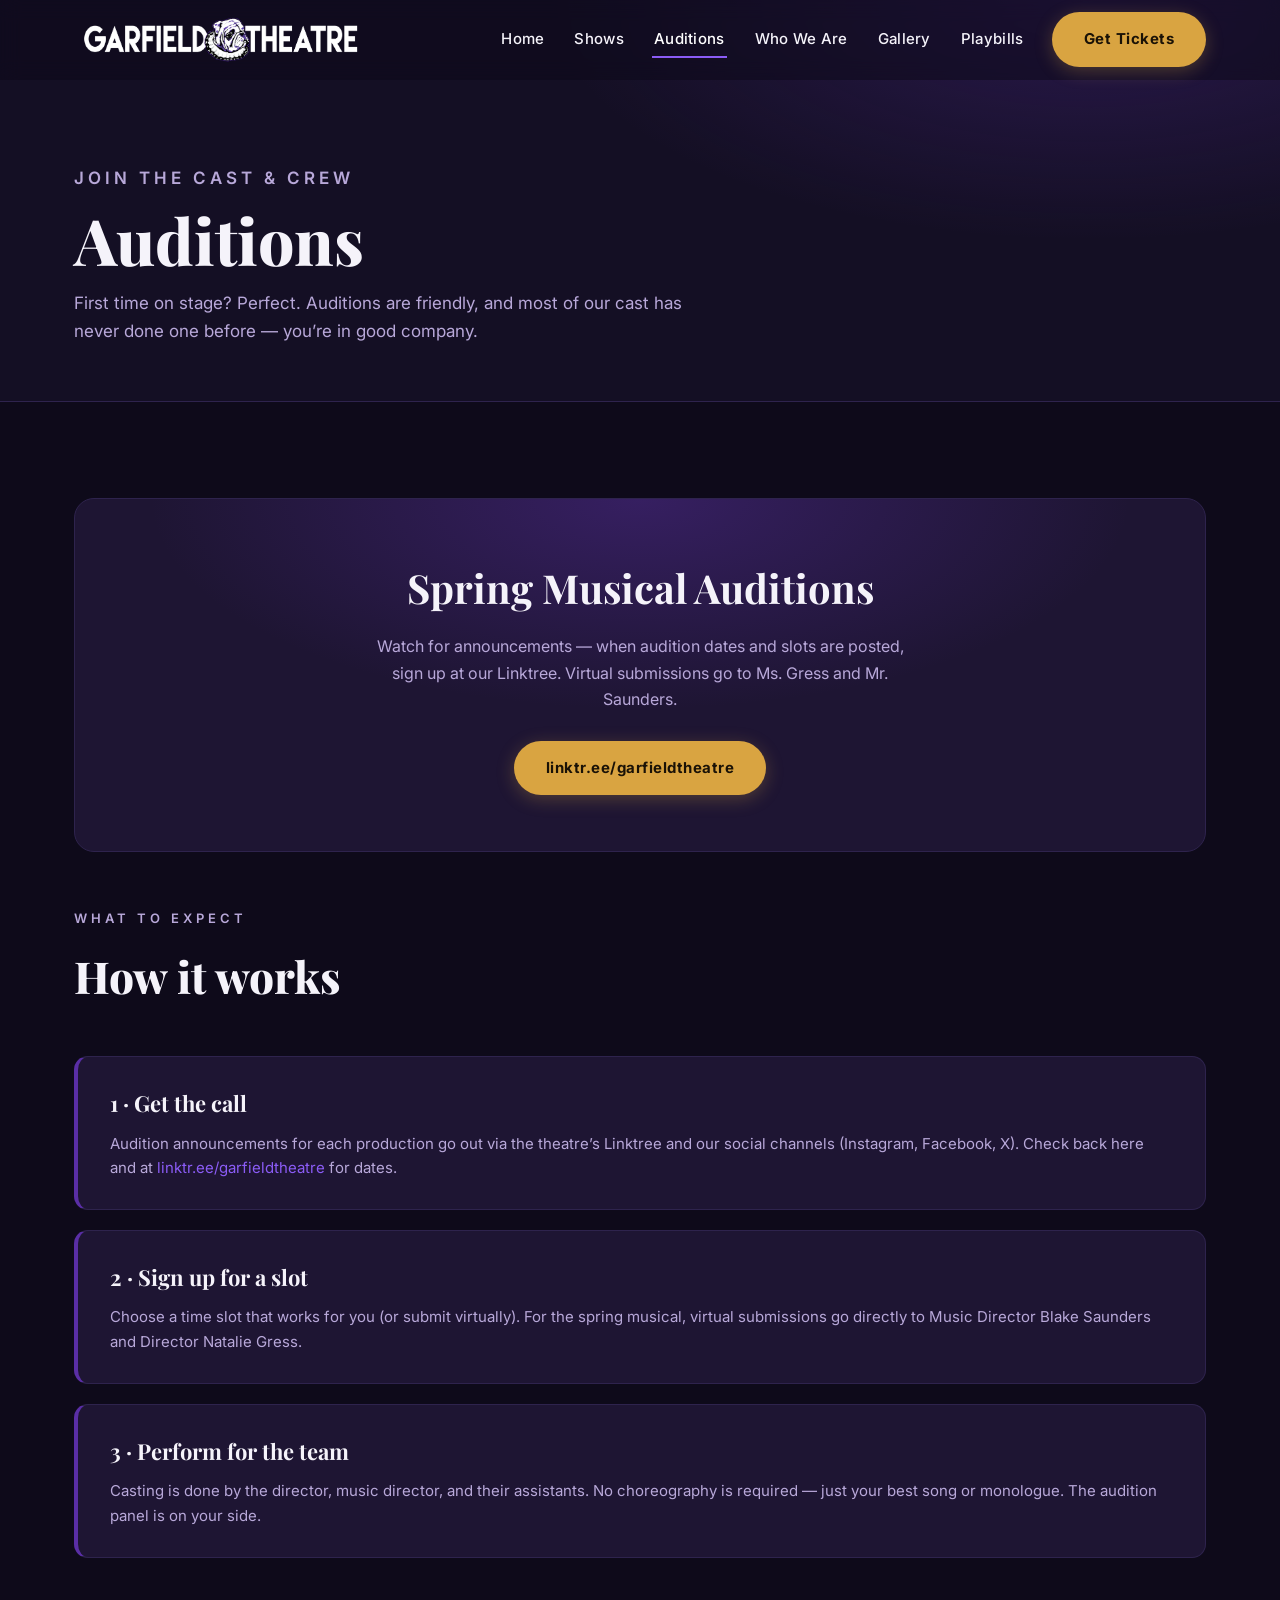
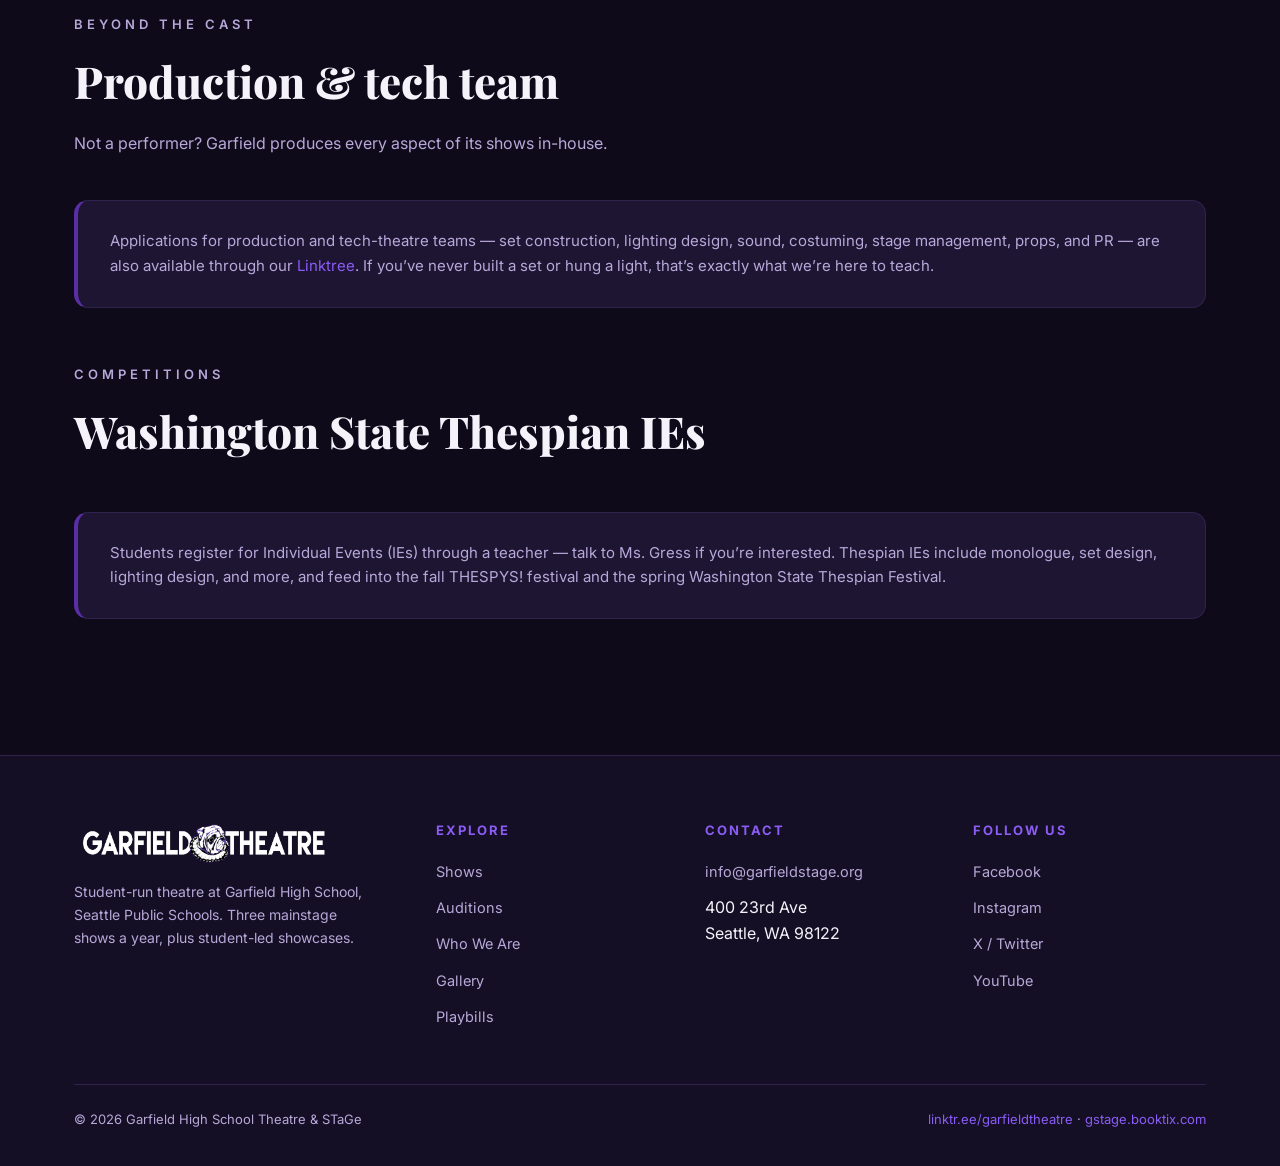
==== auditions.html @ ac2d72d7 "Garfield HS Theatre site: dark purple/white theme, 6 pages, reused logo" ====
<!DOCTYPE html>
<html lang="en">
<head>
  <meta charset="UTF-8" />
  <meta name="viewport" content="width=device-width, initial-scale=1.0" />
  <title>Auditions — Garfield High School Theatre</title>
  <meta name="description" content="How to audition for Garfield High School Theatre: sign up at linktr.ee/garfieldtheatre, production-team applications, and Thespian IEs." />
  <link rel="icon" type="image/png" href="assets/garfield-logo.png" />
  <link rel="preconnect" href="https://fonts.googleapis.com" />
  <link rel="preconnect" href="https://fonts.gstatic.com" crossorigin />
  <link href="https://fonts.googleapis.com/css2?family=Playfair+Display:ital,wght@0,600;0,700;0,800;1,600&family=Inter:wght@400;500;600;700&display=swap" rel="stylesheet" />
  <link rel="stylesheet" href="styles.css" />
</head>
<body>

<header class="site-header" id="siteHeader">
  <div class="nav-inner">
    <a class="logo" href="index.html" aria-label="Garfield High School Theatre home">
      <img class="logo-img" src="assets/garfield-logo.png" alt="Garfield High School Theatre" />
    </a>
    <button class="nav-toggle" id="navToggle" aria-expanded="false" aria-controls="nav" aria-label="Toggle menu">
      <span></span><span></span><span></span>
    </button>
    <nav class="nav" id="nav" aria-label="Main navigation">
      <a href="index.html">Home</a>
      <a href="shows.html">Shows</a>
      <a href="auditions.html" class="active">Auditions</a>
      <a href="staff.html">Who We Are</a>
      <a href="gallery.html">Gallery</a>
      <a href="playbills.html">Playbills</a>
      <a class="btn btn-ticket" href="https://gstage.booktix.com/" target="_blank" rel="noopener">Get Tickets</a>
    </nav>
  </div>
</header>

<main>
  <div class="page-head">
    <div class="wrap">
      <p class="eyebrow">Join the Cast &amp; Crew</p>
      <h1>Auditions</h1>
      <p>First time on stage? Perfect. Auditions are friendly, and most of our cast has never done one before &mdash; you&rsquo;re in good company.</p>
    </div>
  </div>

  <section class="section">
    <div class="wrap">
      <div class="cta-band">
        <h2>Spring Musical Auditions</h2>
        <p>Watch for announcements &mdash; when audition dates and slots are posted, sign up at our Linktree. Virtual submissions go to Ms. Gress and Mr. Saunders.</p>
        <a class="btn btn-ticket" href="https://linktr.ee/garfieldtheatre" target="_blank" rel="noopener">linktr.ee/garfieldtheatre</a>
      </div>

      <div class="section-head" style="margin-top:56px;">
        <p class="eyebrow">What to Expect</p>
        <h2>How it works</h2>
      </div>

      <div class="info-panel">
        <h3>1 &middot; Get the call</h3>
        <p>Audition announcements for each production go out via the theatre&rsquo;s Linktree and our social channels (Instagram, Facebook, X). Check back here and at <a href="https://linktr.ee/garfieldtheatre" target="_blank" rel="noopener">linktr.ee/garfieldtheatre</a> for dates.</p>
      </div>
      <div class="info-panel">
        <h3>2 &middot; Sign up for a slot</h3>
        <p>Choose a time slot that works for you (or submit virtually). For the spring musical, virtual submissions go directly to Music Director Blake Saunders and Director Natalie Gress.</p>
      </div>
      <div class="info-panel">
        <h3>3 &middot; Perform for the team</h3>
        <p>Casting is done by the director, music director, and their assistants. No choreography is required &mdash; just your best song or monologue. The audition panel is on your side.</p>
      </div>

      <div class="section-head" style="margin-top:56px;">
        <p class="eyebrow">Beyond the Cast</p>
        <h2>Production &amp; tech team</h2>
        <p>Not a performer? Garfield produces every aspect of its shows in-house.</p>
      </div>
      <div class="info-panel">
        <p>Applications for production and tech-theatre teams &mdash; set construction, lighting design, sound, costuming, stage management, props, and PR &mdash; are also available through our <a href="https://linktr.ee/garfieldtheatre" target="_blank" rel="noopener">Linktree</a>. If you&rsquo;ve never built a set or hung a light, that&rsquo;s exactly what we&rsquo;re here to teach.</p>
      </div>

      <div class="section-head" style="margin-top:56px;">
        <p class="eyebrow">Competitions</p>
        <h2>Washington State Thespian IEs</h2>
      </div>
      <div class="info-panel">
        <p>Students register for Individual Events (IEs) through a teacher &mdash; talk to Ms. Gress if you&rsquo;re interested. Thespian IEs include monologue, set design, lighting design, and more, and feed into the fall THESPYS! festival and the spring Washington State Thespian Festival.</p>
      </div>
    </div>
  </section>
</main>

<!-- ============ FOOTER ============ -->
<footer class="site-footer">
  <div class="wrap">
    <div class="footer-grid">
      <div class="f-brand">
        <img class="footer-logo" src="assets/garfield-logo.png" alt="Garfield High School Theatre" />
        <p>Student-run theatre at Garfield High School, Seattle Public Schools. Three mainstage shows a year, plus student-led showcases.</p>
      </div>
      <div>
        <h4>Explore</h4>
        <ul>
          <li><a href="shows.html">Shows</a></li>
          <li><a href="auditions.html">Auditions</a></li>
          <li><a href="staff.html">Who We Are</a></li>
          <li><a href="gallery.html">Gallery</a></li>
          <li><a href="playbills.html">Playbills</a></li>
        </ul>
      </div>
      <div>
        <h4>Contact</h4>
        <ul>
          <li><a href="mailto:info@garfieldstage.org">info@garfieldstage.org</a></li>
          <li>400 23rd Ave<br/>Seattle, WA 98122</li>
        </ul>
      </div>
      <div>
        <h4>Follow Us</h4>
        <ul>
          <li><a href="https://www.facebook.com/GarfieldSTaGe" target="_blank" rel="noopener">Facebook</a></li>
          <li><a href="https://www.instagram.com/garfielddrama/" target="_blank" rel="noopener">Instagram</a></li>
          <li><a href="https://www.x.com/GarfieldSTaGe" target="_blank" rel="noopener">X / Twitter</a></li>
          <li><a href="https://www.youtube.com/channel/UCY-BAQbPk2w4LNpS9tO5rUg" target="_blank" rel="noopener">YouTube</a></li>
        </ul>
      </div>
    </div>
    <div class="footer-bottom">
      <span>&copy; 2026 Garfield High School Theatre &amp; STaGe</span>
      <span><a href="https://linktr.ee/garfieldtheatre" target="_blank" rel="noopener">linktr.ee/garfieldtheatre</a> &middot; <a href="https://gstage.booktix.com/" target="_blank" rel="noopener">gstage.booktix.com</a></span>
    </div>
  </div>
</footer>

<script src="script.js"></script>
</body>
</html>
---- styles.css ----
/* ============================================================
   Garfield High School Theatre — dark theme (school purple/white)
   Palette from logo analysis:
     bg        #0e0a1a  (deep purple-black)
     surface   #1e1533
     accent    #5a2ea6  (school purple, from logo)
     highlight #8b5cf6  (hover / glow)
     text      #f5f3fa
     muted     #b8a8d9
     gold      #d9a441  (ticket CTAs, sparingly)
   ============================================================ */

:root {
  --bg: #0e0a1a;
  --bg-2: #140f24;
  --surface: #1e1533;
  --surface-2: #251a40;
  --line: #2e234d;
  --accent: #5a2ea6;
  --accent-strong: #6d3cc9;
  --highlight: #8b5cf6;
  --text: #f5f3fa;
  --muted: #b8a8d9;
  --gold: #d9a441;
  --gold-soft: #e8c078;
  --serif: "Playfair Display", Georgia, "Times New Roman", serif;
  --sans: "Inter", "Segoe UI", system-ui, -apple-system, sans-serif;
  --header-h: 78px;
  --max-w: 1180px;
}

* { margin: 0; padding: 0; box-sizing: border-box; }

html { scroll-behavior: smooth; }

body {
  background: var(--bg);
  color: var(--text);
  font-family: var(--sans);
  line-height: 1.65;
  -webkit-font-smoothing: antialiased;
}

img { max-width: 100%; display: block; }

a { color: var(--highlight); text-decoration: none; }
a:hover { color: var(--gold-soft); }

.wrap { max-width: var(--max-w); margin: 0 auto; padding: 0 24px; }

/* ---------- Header / sticky nav ---------- */
.site-header {
  position: fixed;
  top: 0; left: 0; right: 0;
  z-index: 100;
  background: rgba(14, 10, 26, 0.55);
  backdrop-filter: blur(10px);
  border-bottom: 1px solid transparent;
  transition: background .3s ease, border-color .3s ease;
}
.site-header.solid {
  background: rgba(14, 10, 26, 0.96);
  border-bottom-color: var(--line);
}
.nav-inner {
  max-width: var(--max-w);
  margin: 0 auto;
  padding: 12px 24px;
  display: flex;
  align-items: center;
  justify-content: space-between;
  gap: 20px;
}
.logo-img {
  height: 52px;
  width: auto;
  transition: opacity .2s;
}
.logo:hover .logo-img { opacity: .85; }

.nav {
  display: flex;
  align-items: center;
  gap: 26px;
}
.nav a:not(.btn) {
  color: var(--text);
  font-size: 15px;
  font-weight: 500;
  letter-spacing: .3px;
  padding: 6px 2px;
  position: relative;
}
.nav a:not(.btn)::after {
  content: "";
  position: absolute;
  left: 0; bottom: 0;
  width: 0; height: 2px;
  background: var(--highlight);
  transition: width .25s ease;
}
.nav a:not(.btn):hover::after,
.nav a.active::after { width: 100%; }
.nav a.active { color: #fff; }

.nav-toggle {
  display: none;
  background: none;
  border: 1px solid var(--line);
  border-radius: 8px;
  width: 44px; height: 40px;
  cursor: pointer;
  flex-direction: column;
  justify-content: center;
  align-items: center;
  gap: 5px;
}
.nav-toggle span {
  display: block;
  width: 20px; height: 2px;
  background: var(--text);
  border-radius: 2px;
  transition: transform .25s, opacity .25s;
}
.nav-toggle[aria-expanded="true"] span:nth-child(1) { transform: translateY(7px) rotate(45deg); }
.nav-toggle[aria-expanded="true"] span:nth-child(2) { opacity: 0; }
.nav-toggle[aria-expanded="true"] span:nth-child(3) { transform: translateY(-7px) rotate(-45deg); }

/* ---------- Buttons ---------- */
.btn {
  display: inline-block;
  padding: 13px 30px;
  border-radius: 999px;
  font-weight: 700;
  font-size: 15px;
  letter-spacing: .5px;
  border: 2px solid transparent;
  cursor: pointer;
  transition: transform .18s ease, box-shadow .18s ease, background .18s, color .18s, border-color .18s;
}
.btn-ticket {
  background: var(--gold);
  color: #1a1206;
  box-shadow: 0 4px 18px rgba(217, 164, 65, .28);
}
.btn-ticket:hover {
  background: var(--gold-soft);
  color: #1a1206;
  transform: translateY(-2px);
  box-shadow: 0 8px 26px rgba(217, 164, 65, .4);
}
.btn-primary {
  background: var(--accent-strong);
  color: #fff;
  box-shadow: 0 4px 20px rgba(139, 92, 246, .35);
}
.btn-primary:hover {
  background: var(--highlight);
  color: #fff;
  transform: translateY(-2px);
  box-shadow: 0 8px 28px rgba(139, 92, 246, .5);
}
.btn-ghost {
  background: transparent;
  color: var(--text);
  border-color: var(--highlight);
}
.btn-ghost:hover {
  background: rgba(139, 92, 246, .14);
  color: #fff;
  border-color: var(--highlight);
}

/* ---------- Hero ---------- */
.hero {
  min-height: 100vh;
  display: flex;
  align-items: center;
  position: relative;
  overflow: hidden;
  padding: calc(var(--header-h) + 40px) 0 80px;
  background:
    radial-gradient(1100px 520px at 78% 12%, rgba(90, 46, 166, .38), transparent 60%),
    radial-gradient(800px 500px at 12% 88%, rgba(139, 92, 246, .16), transparent 60%),
    var(--bg);
}
.hero::after { /* subtle stage-light sweep */
  content: "";
  position: absolute;
  inset: 0;
  background: linear-gradient(115deg, transparent 42%, rgba(255,255,255,.045) 50%, transparent 58%);
  pointer-events: none;
}
.hero-inner {
  position: relative;
  z-index: 1;
  max-width: 760px;
}
.eyebrow {
  text-transform: uppercase;
  letter-spacing: 4px;
  font-size: 13px;
  font-weight: 600;
  color: var(--highlight);
  margin-bottom: 18px;
}
.hero h1 {
  font-family: var(--serif);
  font-size: clamp(48px, 8vw, 92px);
  line-height: 1.04;
  font-weight: 800;
  margin-bottom: 8px;
}
.hero .hero-sub {
  font-family: var(--serif);
  font-style: italic;
  font-size: clamp(19px, 2.4vw, 26px);
  color: var(--muted);
  margin-bottom: 26px;
}
.hero p.lead {
  font-size: 18px;
  color: var(--muted);
  max-width: 620px;
  margin-bottom: 34px;
}
.hero-dates {
  display: flex;
  flex-wrap: wrap;
  gap: 10px;
  margin-bottom: 34px;
}
.hero-cta { display: flex; flex-wrap: wrap; gap: 16px; }

.chip {
  display: inline-block;
  padding: 7px 16px;
  border-radius: 999px;
  border: 1px solid var(--line);
  background: var(--surface);
  font-size: 14px;
  color: var(--text);
}
.chip strong { color: var(--gold-soft); font-weight: 600; }

/* ---------- Page header (non-home) ---------- */
.page-head {
  padding: calc(var(--header-h) + 70px) 0 56px;
  background:
    radial-gradient(900px 400px at 85% 0%, rgba(90, 46, 166, .30), transparent 60%),
    var(--bg-2);
  border-bottom: 1px solid var(--line);
}
.page-head .eyebrow { margin-bottom: 14px; }
.page-head h1 {
  font-family: var(--serif);
  font-size: clamp(40px, 6vw, 64px);
  font-weight: 800;
  line-height: 1.05;
}
.page-head p {
  color: var(--muted);
  max-width: 640px;
  margin-top: 16px;
  font-size: 17px;
}

/* ---------- Sections ---------- */
.section { padding: 76px 0; }
.section.alt { background: var(--bg-2); border-top: 1px solid var(--line); border-bottom: 1px solid var(--line); }
.section-head { margin-bottom: 44px; }
.section-head .eyebrow { margin-bottom: 10px; }
.section-head h2 {
  font-family: var(--serif);
  font-size: clamp(30px, 4vw, 44px);
  font-weight: 800;
}
.section-head p { color: var(--muted); max-width: 660px; margin-top: 12px; }

/* ---------- Show cards ---------- */
.show-card {
  background: var(--surface);
  border: 1px solid var(--line);
  border-radius: 18px;
  padding: 38px;
  margin-bottom: 28px;
  position: relative;
  overflow: hidden;
  transition: border-color .25s, transform .25s, box-shadow .25s;
}
.show-card:hover {
  border-color: var(--highlight);
  transform: translateY(-3px);
  box-shadow: 0 14px 40px rgba(90, 46, 166, .25);
}
.show-card .season-tag {
  position: absolute;
  top: 0; left: 0;
  background: var(--accent);
  color: #fff;
  font-size: 12px;
  font-weight: 700;
  letter-spacing: 2px;
  text-transform: uppercase;
  padding: 7px 18px 7px 22px;
  border-radius: 0 0 12px 0;
}
.show-card h3 {
  font-family: var(--serif);
  font-size: clamp(26px, 3.4vw, 38px);
  font-weight: 800;
  margin: 22px 0 4px;
}
.show-card .byline { color: var(--muted); font-style: italic; margin-bottom: 16px; font-family: var(--serif); font-size: 17px; }
.show-card .blurb { color: var(--muted); max-width: 760px; margin-bottom: 22px; }
.show-card .credit-line {
  font-size: 14px;
  color: var(--muted);
  margin-bottom: 20px;
  padding: 12px 16px;
  background: rgba(90, 46, 166, .12);
  border-left: 3px solid var(--accent);
  border-radius: 0 10px 10px 0;
}

/* Performance date lists (NO calendar) */
.perf-list { list-style: none; display: grid; gap: 10px; margin-bottom: 24px; }
.perf-list li {
  display: flex;
  align-items: center;
  gap: 16px;
  padding: 12px 18px;
  background: var(--bg-2);
  border: 1px solid var(--line);
  border-radius: 12px;
  flex-wrap: wrap;
}
.perf-date {
  font-weight: 700;
  font-size: 15px;
  min-width: 130px;
  color: #fff;
}
.perf-time { color: var(--muted); font-size: 14px; min-width: 70px; }
.badge {
  margin-left: auto;
  font-size: 12px;
  font-weight: 700;
  letter-spacing: .6px;
  text-transform: uppercase;
  padding: 5px 12px;
  border-radius: 999px;
  background: rgba(139, 92, 246, .16);
  color: var(--highlight);
  border: 1px solid rgba(139, 92, 246, .4);
}
.badge.gold { background: rgba(217, 164, 65, .14); color: var(--gold-soft); border-color: rgba(217, 164, 65, .45); }
.badge.green { background: rgba(74, 222, 128, .12); color: #86efac; border-color: rgba(74, 222, 128, .4); }

.show-meta {
  display: flex;
  flex-wrap: wrap;
  gap: 24px;
  margin-top: 8px;
  font-size: 14.5px;
  color: var(--muted);
}
.show-meta strong { color: var(--text); font-weight: 600; }

/* ---------- Program (student-led) cards ---------- */
.prog-grid {
  display: grid;
  grid-template-columns: repeat(auto-fit, minmax(280px, 1fr));
  gap: 24px;
}
.prog-card {
  background: var(--surface);
  border: 1px solid var(--line);
  border-radius: 16px;
  padding: 30px;
  transition: border-color .25s, transform .25s;
}
.prog-card:hover { border-color: var(--highlight); transform: translateY(-3px); }
.prog-card .icon {
  width: 52px; height: 52px;
  border-radius: 14px;
  background: linear-gradient(135deg, var(--accent), var(--highlight));
  display: flex; align-items: center; justify-content: center;
  font-size: 24px;
  margin-bottom: 18px;
}
.prog-card h3 { font-family: var(--serif); font-size: 23px; font-weight: 800; margin-bottom: 10px; }
.prog-card p { color: var(--muted); font-size: 15px; }

/* ---------- Staff cards ---------- */
.staff-grid {
  display: grid;
  grid-template-columns: repeat(auto-fit, minmax(300px, 1fr));
  gap: 24px;
}
.staff-card {
  background: var(--surface);
  border: 1px solid var(--line);
  border-radius: 16px;
  padding: 30px;
  transition: border-color .25s, transform .25s;
}
.staff-card:hover { border-color: var(--highlight); transform: translateY(-3px); }
.staff-card .avatar {
  width: 74px; height: 74px;
  border-radius: 50%;
  background: linear-gradient(135deg, var(--accent), var(--highlight));
  display: flex; align-items: center; justify-content: center;
  font-family: var(--serif);
  font-size: 26px;
  font-weight: 800;
  color: #fff;
  margin-bottom: 18px;
}
.staff-card h3 { font-family: var(--serif); font-size: 24px; font-weight: 800; }
.staff-card .role {
  color: var(--highlight);
  font-weight: 600;
  font-size: 14px;
  text-transform: uppercase;
  letter-spacing: 1.2px;
  margin-bottom: 14px;
}
.staff-card p { color: var(--muted); font-size: 15px; }

/* ---------- Gallery ---------- */
.gallery-grid {
  display: grid;
  grid-template-columns: repeat(auto-fill, minmax(250px, 1fr));
  gap: 20px;
}
.gallery-card {
  position: relative;
  aspect-ratio: 4 / 3;
  border-radius: 14px;
  overflow: hidden;
  border: 1px solid var(--line);
  cursor: default;
}
.gallery-card .ph {
  position: absolute; inset: 0;
  display: flex; align-items: center; justify-content: center;
  flex-direction: column;
  gap: 6px;
  background:
    radial-gradient(400px 220px at 50% 20%, rgba(139, 92, 246, .28), transparent 65%),
    linear-gradient(150deg, var(--surface-2), var(--bg-2));
  transition: transform .4s ease;
}
.gallery-card:hover .ph { transform: scale(1.06); }
.gallery-card .ph .ph-icon { font-size: 34px; opacity: .8; }
.gallery-card .ph .ph-label {
  font-size: 13px;
  color: var(--muted);
  letter-spacing: 1px;
  text-transform: uppercase;
}
.gallery-card figcaption {
  position: absolute;
  left: 0; right: 0; bottom: 0;
  padding: 14px 16px;
  background: linear-gradient(transparent, rgba(10, 7, 20, .92) 45%);
  font-size: 14px;
  font-weight: 600;
  transform: translateY(8px);
  opacity: .85;
  transition: transform .3s, opacity .3s;
}
.gallery-card:hover figcaption { transform: translateY(0); opacity: 1; }

/* ---------- Playbill cards ---------- */
.playbill-grid {
  display: grid;
  grid-template-columns: repeat(auto-fit, minmax(300px, 1fr));
  gap: 24px;
}
.playbill-card {
  background: var(--surface);
  border: 1px solid var(--line);
  border-radius: 16px;
  padding: 30px;
  text-align: center;
}
.playbill-card .bill-icon { font-size: 44px; margin-bottom: 16px; }
.playbill-card h3 { font-family: var(--serif); font-size: 22px; margin-bottom: 6px; }
.playbill-card .season { color: var(--muted); font-size: 14px; margin-bottom: 18px; }
.playbill-card .coming {
  display: inline-block;
  font-size: 13px;
  font-weight: 700;
  letter-spacing: 1px;
  text-transform: uppercase;
  color: var(--gold-soft);
  border: 1px dashed rgba(217, 164, 65, .5);
  padding: 8px 18px;
  border-radius: 999px;
}

/* ---------- Thespian / info panels ---------- */
.info-panel {
  background: var(--surface);
  border: 1px solid var(--line);
  border-left: 4px solid var(--accent);
  border-radius: 14px;
  padding: 28px 32px;
  margin-bottom: 20px;
}
.info-panel h3 { font-family: var(--serif); font-size: 22px; margin-bottom: 10px; }
.info-panel p, .info-panel li { color: var(--muted); font-size: 15px; }
.info-panel ul { margin: 10px 0 0 20px; }
.info-panel li { margin-bottom: 6px; }

/* ---------- CTA band ---------- */
.cta-band {
  background:
    radial-gradient(700px 300px at 50% 0%, rgba(90, 46, 166, .4), transparent 70%),
    var(--surface);
  border: 1px solid var(--line);
  border-radius: 20px;
  padding: 56px 36px;
  text-align: center;
  margin: 20px 0;
}
.cta-band h2 { font-family: var(--serif); font-size: clamp(26px, 4vw, 40px); margin-bottom: 12px; }
.cta-band p { color: var(--muted); max-width: 560px; margin: 0 auto 28px; }

/* ---------- Footer ---------- */
.site-footer {
  background: var(--bg-2);
  border-top: 1px solid var(--line);
  padding: 64px 0 36px;
  margin-top: 40px;
}
.footer-grid {
  display: grid;
  grid-template-columns: 1.4fr 1fr 1fr 1fr;
  gap: 36px;
  margin-bottom: 44px;
}
.site-footer h4 {
  font-size: 13px;
  text-transform: uppercase;
  letter-spacing: 2px;
  color: var(--highlight);
  margin-bottom: 16px;
}
.site-footer .f-brand p { color: var(--muted); font-size: 14px; margin-top: 14px; max-width: 300px; }
.site-footer ul { list-style: none; }
.site-footer ul li { margin-bottom: 10px; }
.site-footer ul a { color: var(--muted); font-size: 14.5px; }
.site-footer ul a:hover { color: var(--gold-soft); }
.footer-logo { height: 46px; width: auto; }
.footer-bottom {
  border-top: 1px solid var(--line);
  padding-top: 24px;
  display: flex;
  justify-content: space-between;
  flex-wrap: wrap;
  gap: 12px;
  color: var(--muted);
  font-size: 13px;
}

/* ---------- Responsive ---------- */
@media (max-width: 900px) {
  .footer-grid { grid-template-columns: 1fr 1fr; }
}
@media (max-width: 760px) {
  .nav-toggle { display: flex; }
  .nav {
    position: absolute;
    top: 100%;
    left: 0; right: 0;
    background: rgba(14, 10, 26, .98);
    border-bottom: 1px solid var(--line);
    flex-direction: column;
    align-items: stretch;
    gap: 0;
    padding: 10px 24px 22px;
    display: none;
  }
  .nav.open { display: flex; }
  .nav a:not(.btn) { padding: 13px 4px; border-bottom: 1px solid var(--line); }
  .nav a:not(.btn)::after { display: none; }
  .nav .btn { margin-top: 16px; text-align: center; }
  .hero { min-height: auto; padding-top: calc(var(--header-h) + 48px); }
  .show-card { padding: 28px 22px; }
  .perf-date { min-width: 100px; }
  .badge { margin-left: 0; width: 100%; }
  .perf-list li { flex-direction: column; align-items: flex-start; gap: 6px; }
  .perf-time { min-width: 0; }
  .footer-grid { grid-template-columns: 1fr; }
}
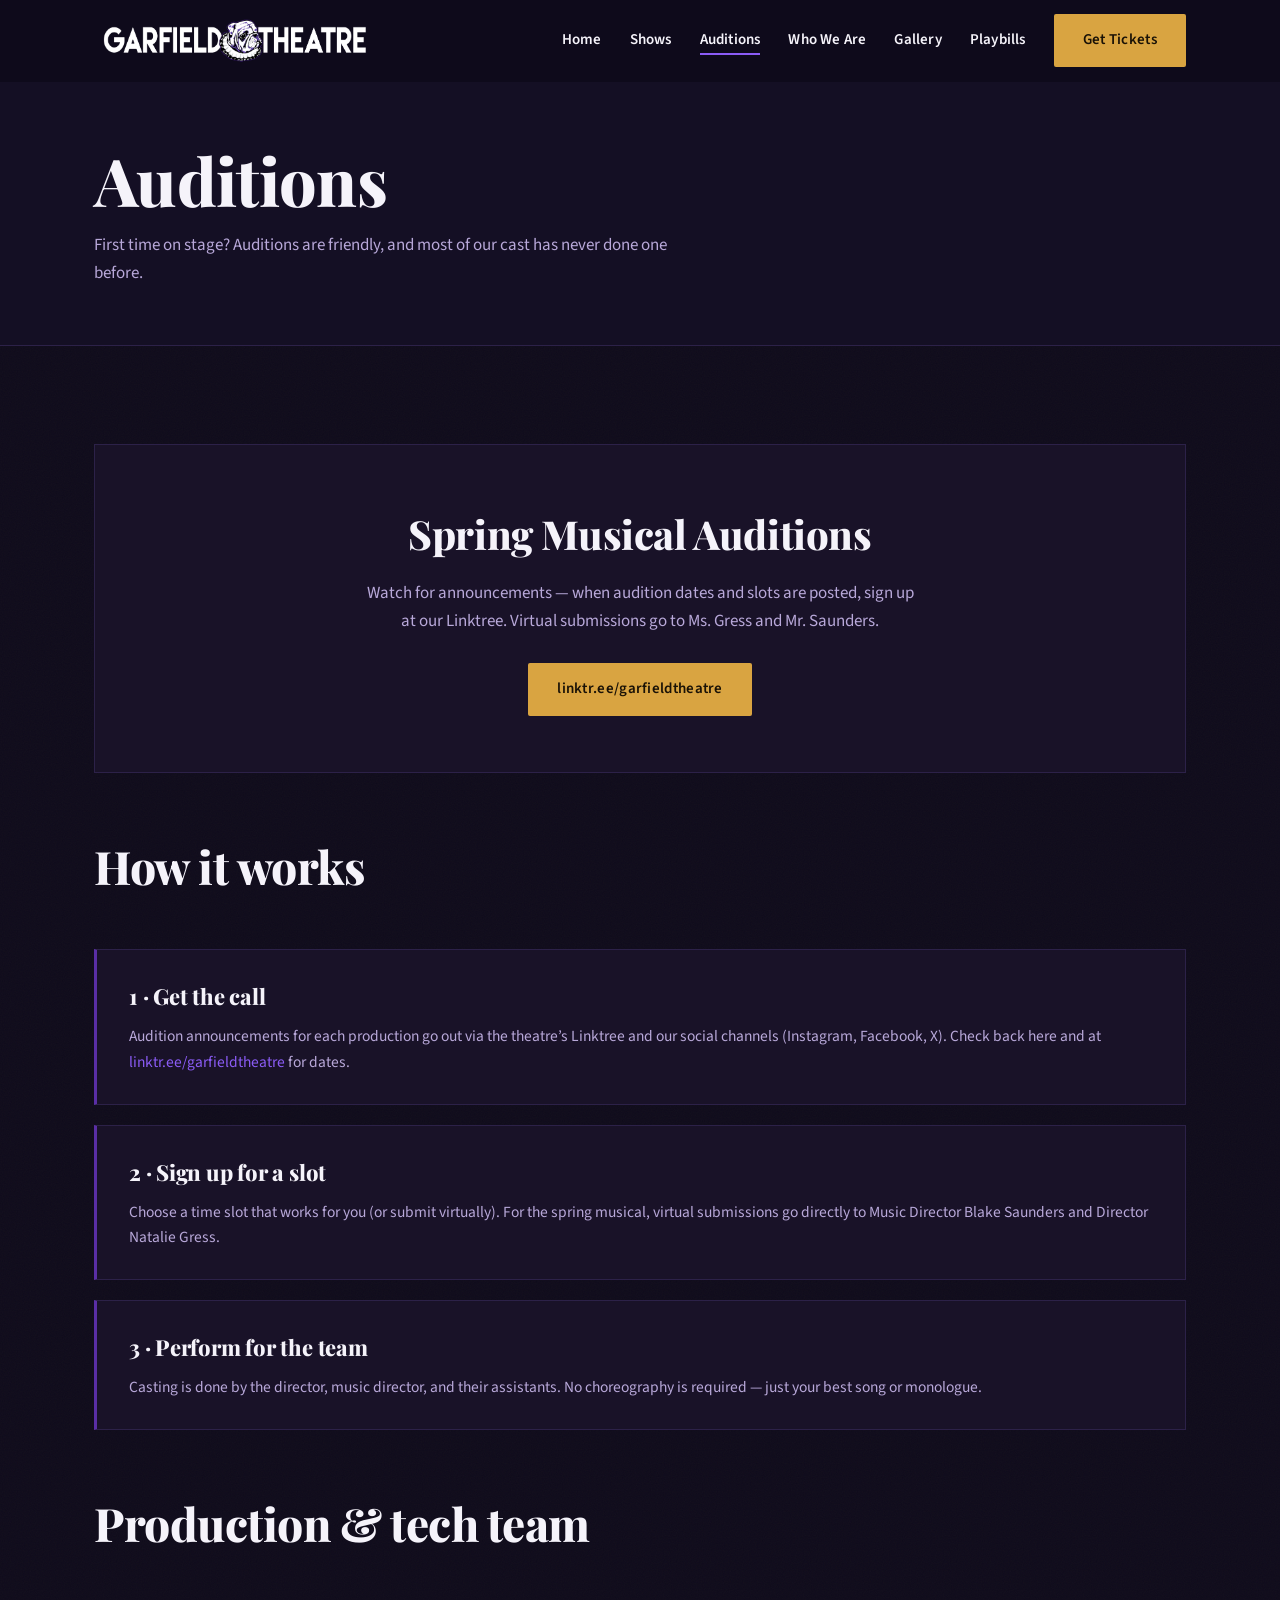
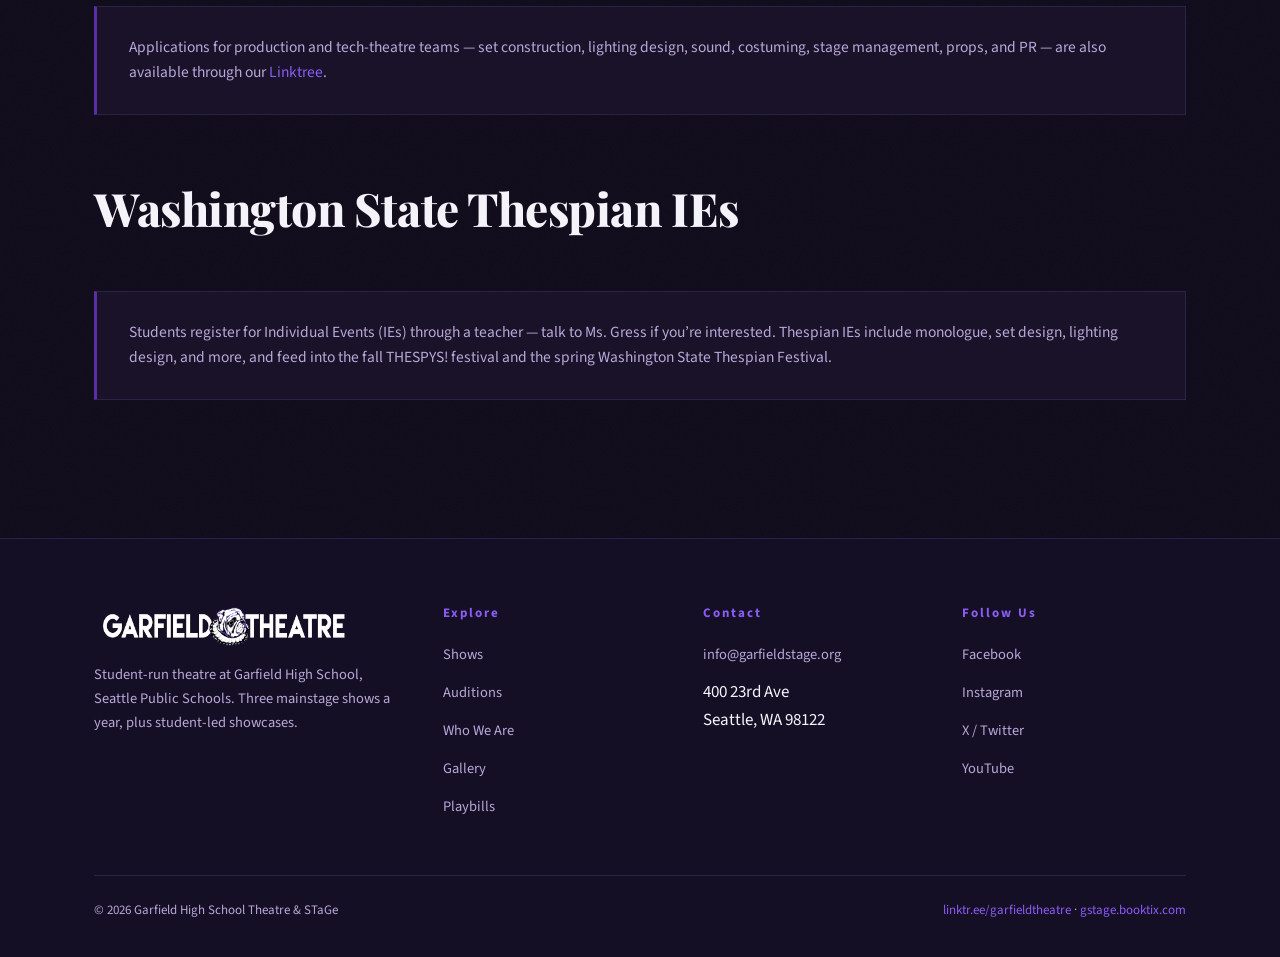
==== commit 22e25723: "Round 2: de-AI redesign (Source Sans 3, flat surfaces, SVG icons, numbered rows, program-note voice)" ====
--- a/auditions.html
+++ b/auditions.html
@@ -8,7 +8,7 @@
   <link rel="icon" type="image/png" href="assets/garfield-logo.png" />
   <link rel="preconnect" href="https://fonts.googleapis.com" />
   <link rel="preconnect" href="https://fonts.gstatic.com" crossorigin />
-  <link href="https://fonts.googleapis.com/css2?family=Playfair+Display:ital,wght@0,600;0,700;0,800;1,600&family=Inter:wght@400;500;600;700&display=swap" rel="stylesheet" />
+  <link href="https://fonts.googleapis.com/css2?family=Playfair+Display:ital,wght@0,600;0,700;0,800;1,600&family=Source+Sans+3:wght@400;600;700&display=swap" rel="stylesheet" />
   <link rel="stylesheet" href="styles.css" />
 </head>
 <body>
@@ -36,9 +36,8 @@
 <main>
   <div class="page-head">
     <div class="wrap">
-      <p class="eyebrow">Join the Cast &amp; Crew</p>
       <h1>Auditions</h1>
-      <p>First time on stage? Perfect. Auditions are friendly, and most of our cast has never done one before &mdash; you&rsquo;re in good company.</p>
+      <p>First time on stage? Auditions are friendly, and most of our cast has never done one before.</p>
     </div>
   </div>
 
@@ -51,7 +50,6 @@
       </div>
 
       <div class="section-head" style="margin-top:56px;">
-        <p class="eyebrow">What to Expect</p>
         <h2>How it works</h2>
       </div>
 
@@ -65,20 +63,17 @@
       </div>
       <div class="info-panel">
         <h3>3 &middot; Perform for the team</h3>
-        <p>Casting is done by the director, music director, and their assistants. No choreography is required &mdash; just your best song or monologue. The audition panel is on your side.</p>
+        <p>Casting is done by the director, music director, and their assistants. No choreography is required &mdash; just your best song or monologue.</p>
       </div>
 
       <div class="section-head" style="margin-top:56px;">
-        <p class="eyebrow">Beyond the Cast</p>
         <h2>Production &amp; tech team</h2>
-        <p>Not a performer? Garfield produces every aspect of its shows in-house.</p>
       </div>
       <div class="info-panel">
-        <p>Applications for production and tech-theatre teams &mdash; set construction, lighting design, sound, costuming, stage management, props, and PR &mdash; are also available through our <a href="https://linktr.ee/garfieldtheatre" target="_blank" rel="noopener">Linktree</a>. If you&rsquo;ve never built a set or hung a light, that&rsquo;s exactly what we&rsquo;re here to teach.</p>
+        <p>Applications for production and tech-theatre teams &mdash; set construction, lighting design, sound, costuming, stage management, props, and PR &mdash; are also available through our <a href="https://linktr.ee/garfieldtheatre" target="_blank" rel="noopener">Linktree</a>.</p>
       </div>
 
       <div class="section-head" style="margin-top:56px;">
-        <p class="eyebrow">Competitions</p>
         <h2>Washington State Thespian IEs</h2>
       </div>
       <div class="info-panel">
--- a/styles.css
+++ b/styles.css
@@ -1,32 +1,28 @@
 /* ============================================================
-   Garfield High School Theatre — dark theme (school purple/white)
-   Palette from logo analysis:
-     bg        #0e0a1a  (deep purple-black)
-     surface   #1e1533
-     accent    #5a2ea6  (school purple, from logo)
-     highlight #8b5cf6  (hover / glow)
-     text      #f5f3fa
-     muted     #b8a8d9
-     gold      #d9a441  (ticket CTAs, sparingly)
+   Garfield High School Theatre — dark, flat, "printed program"
+   School colors (purple/white). No gradient glows, no sheen.
+   One flat accent (#5a2ea6, hover #6d3cc9). Hairline borders.
    ============================================================ */
 
 :root {
   --bg: #0e0a1a;
   --bg-2: #140f24;
-  --surface: #1e1533;
-  --surface-2: #251a40;
-  --line: #2e234d;
+  --surface: #191228;
+  --surface-2: #221838;
+  --line: #2c2148;
   --accent: #5a2ea6;
-  --accent-strong: #6d3cc9;
-  --highlight: #8b5cf6;
+  --accent-hover: #6d3cc9;
+  --accent-light: #8b5cf6;
   --text: #f5f3fa;
   --muted: #b8a8d9;
   --gold: #d9a441;
-  --gold-soft: #e8c078;
+  --gold-hover: #e6b968;
   --serif: "Playfair Display", Georgia, "Times New Roman", serif;
-  --sans: "Inter", "Segoe UI", system-ui, -apple-system, sans-serif;
-  --header-h: 78px;
-  --max-w: 1180px;
+  --sans: "Source Sans 3", system-ui, -apple-system, sans-serif;
+  --header-h: 74px;
+  --max-w: 1140px;
+  /* faint paper-grain, ~3% opacity */
+  --grain: url("data:image/svg+xml,%3Csvg xmlns='http://www.w3.org/2000/svg' width='140' height='140'%3E%3Cfilter id='n'%3E%3CfeTurbulence type='fractalNoise' baseFrequency='0.85' numOctaves='2' stitchTiles='stitch'/%3E%3C/filter%3E%3Crect width='100%25' height='100%25' filter='url(%23n)' opacity='0.03'/%3E%3C/svg%3E");
 }
 
 * { margin: 0; padding: 0; box-sizing: border-box; }
@@ -34,17 +30,42 @@
 html { scroll-behavior: smooth; }
 
 body {
-  background: var(--bg);
+  background-color: var(--bg);
+  background-image: var(--grain);
+  background-repeat: repeat;
   color: var(--text);
   font-family: var(--sans);
+  font-size: 17px;
   line-height: 1.65;
   -webkit-font-smoothing: antialiased;
+  text-rendering: optimizeLegibility;
 }
 
 img { max-width: 100%; display: block; }
 
-a { color: var(--highlight); text-decoration: none; }
-a:hover { color: var(--gold-soft); }
+/* Inline links: hairline underline grows from the left */
+a {
+  color: var(--accent-light);
+  text-decoration: none;
+  position: relative;
+}
+a::after {
+  content: "";
+  position: absolute;
+  left: 0;
+  bottom: -2px;
+  width: 100%;
+  height: 1.5px;
+  background: currentColor;
+  transform: scaleX(0);
+  transform-origin: left center;
+  transition: transform .28s ease;
+}
+a:hover::after { transform: scaleX(1); }
+/* No underline on buttons, the logo, or footer links */
+a.btn::after,
+a.logo::after,
+.site-footer a::after { content: none; }
 
 .wrap { max-width: var(--max-w); margin: 0 auto; padding: 0 24px; }
 
@@ -53,61 +74,42 @@
   position: fixed;
   top: 0; left: 0; right: 0;
   z-index: 100;
-  background: rgba(14, 10, 26, 0.55);
-  backdrop-filter: blur(10px);
+  background: rgba(14, 10, 26, 0.82);
+  backdrop-filter: blur(8px);
   border-bottom: 1px solid transparent;
   transition: background .3s ease, border-color .3s ease;
 }
 .site-header.solid {
-  background: rgba(14, 10, 26, 0.96);
+  background: rgba(14, 10, 26, 0.97);
   border-bottom-color: var(--line);
 }
 .nav-inner {
   max-width: var(--max-w);
   margin: 0 auto;
-  padding: 12px 24px;
+  padding: 14px 24px;
   display: flex;
   align-items: center;
   justify-content: space-between;
   gap: 20px;
 }
-.logo-img {
-  height: 52px;
-  width: auto;
-  transition: opacity .2s;
-}
-.logo:hover .logo-img { opacity: .85; }
-
-.nav {
-  display: flex;
-  align-items: center;
-  gap: 26px;
-}
+.logo-img { height: 50px; width: auto; transition: opacity .2s; }
+a.logo:hover .logo-img { opacity: .8; }
+
+.nav { display: flex; align-items: center; gap: 28px; }
 .nav a:not(.btn) {
   color: var(--text);
   font-size: 15px;
-  font-weight: 500;
-  letter-spacing: .3px;
-  padding: 6px 2px;
-  position: relative;
-}
-.nav a:not(.btn)::after {
-  content: "";
-  position: absolute;
-  left: 0; bottom: 0;
-  width: 0; height: 2px;
-  background: var(--highlight);
-  transition: width .25s ease;
-}
-.nav a:not(.btn):hover::after,
-.nav a.active::after { width: 100%; }
-.nav a.active { color: #fff; }
+  font-weight: 600;
+  letter-spacing: .2px;
+}
+.nav a.active::after { transform: scaleX(1); }
+.nav a:not(.btn)::after { background: var(--accent-light); }
 
 .nav-toggle {
   display: none;
   background: none;
   border: 1px solid var(--line);
-  border-radius: 8px;
+  border-radius: 2px;
   width: 44px; height: 40px;
   cursor: pointer;
   flex-direction: column;
@@ -119,57 +121,36 @@
   display: block;
   width: 20px; height: 2px;
   background: var(--text);
-  border-radius: 2px;
+  border-radius: 1px;
   transition: transform .25s, opacity .25s;
 }
 .nav-toggle[aria-expanded="true"] span:nth-child(1) { transform: translateY(7px) rotate(45deg); }
 .nav-toggle[aria-expanded="true"] span:nth-child(2) { opacity: 0; }
 .nav-toggle[aria-expanded="true"] span:nth-child(3) { transform: translateY(-7px) rotate(-45deg); }
 
-/* ---------- Buttons ---------- */
+/* ---------- Buttons: flat, 2px radius, small lift ---------- */
 .btn {
   display: inline-block;
-  padding: 13px 30px;
-  border-radius: 999px;
-  font-weight: 700;
+  padding: 13px 28px;
+  border-radius: 2px;
+  font-weight: 600;
   font-size: 15px;
-  letter-spacing: .5px;
-  border: 2px solid transparent;
+  letter-spacing: .3px;
+  border: 1px solid transparent;
   cursor: pointer;
-  transition: transform .18s ease, box-shadow .18s ease, background .18s, color .18s, border-color .18s;
-}
-.btn-ticket {
-  background: var(--gold);
-  color: #1a1206;
-  box-shadow: 0 4px 18px rgba(217, 164, 65, .28);
-}
-.btn-ticket:hover {
-  background: var(--gold-soft);
-  color: #1a1206;
-  transform: translateY(-2px);
-  box-shadow: 0 8px 26px rgba(217, 164, 65, .4);
-}
-.btn-primary {
-  background: var(--accent-strong);
-  color: #fff;
-  box-shadow: 0 4px 20px rgba(139, 92, 246, .35);
-}
-.btn-primary:hover {
-  background: var(--highlight);
-  color: #fff;
-  transform: translateY(-2px);
-  box-shadow: 0 8px 28px rgba(139, 92, 246, .5);
-}
+  transition: background .12s ease, transform .12s ease, color .12s ease, border-color .12s ease;
+}
+.btn:hover { transform: translateY(-1px); }
+.btn-ticket { background: var(--gold); color: #1a1206; }
+.btn-ticket:hover { background: var(--gold-hover); color: #1a1206; }
+.btn-primary { background: var(--accent); color: #fff; }
+.btn-primary:hover { background: var(--accent-hover); color: #fff; }
 .btn-ghost {
   background: transparent;
   color: var(--text);
-  border-color: var(--highlight);
-}
-.btn-ghost:hover {
-  background: rgba(139, 92, 246, .14);
-  color: #fff;
-  border-color: var(--highlight);
-}
+  border-color: var(--line);
+}
+.btn-ghost:hover { border-color: var(--accent-light); color: #fff; }
 
 /* ---------- Hero ---------- */
 .hero {
@@ -178,149 +159,157 @@
   align-items: center;
   position: relative;
   overflow: hidden;
-  padding: calc(var(--header-h) + 40px) 0 80px;
-  background:
-    radial-gradient(1100px 520px at 78% 12%, rgba(90, 46, 166, .38), transparent 60%),
-    radial-gradient(800px 500px at 12% 88%, rgba(139, 92, 246, .16), transparent 60%),
-    var(--bg);
-}
-.hero::after { /* subtle stage-light sweep */
-  content: "";
-  position: absolute;
-  inset: 0;
-  background: linear-gradient(115deg, transparent 42%, rgba(255,255,255,.045) 50%, transparent 58%);
-  pointer-events: none;
-}
-.hero-inner {
-  position: relative;
-  z-index: 1;
-  max-width: 760px;
-}
-.eyebrow {
-  text-transform: uppercase;
-  letter-spacing: 4px;
-  font-size: 13px;
+  padding: calc(var(--header-h) + 56px) 0 96px;
+  background-color: var(--bg);
+}
+.hero-inner { position: relative; z-index: 1; max-width: 820px; }
+.hero-kicker {
+  text-transform: lowercase;
+  letter-spacing: 5px;
+  font-size: 14px;
   font-weight: 600;
-  color: var(--highlight);
+  color: var(--accent-light);
+  margin-bottom: 22px;
+}
+.hero h1 {
+  font-family: var(--serif);
+  font-size: clamp(52px, 9vw, 104px);
+  line-height: 1.0;
+  font-weight: 800;
+  letter-spacing: -0.015em;
   margin-bottom: 18px;
 }
-.hero h1 {
-  font-family: var(--serif);
-  font-size: clamp(48px, 8vw, 92px);
-  line-height: 1.04;
-  font-weight: 800;
-  margin-bottom: 8px;
-}
 .hero .hero-sub {
   font-family: var(--serif);
   font-style: italic;
-  font-size: clamp(19px, 2.4vw, 26px);
-  color: var(--muted);
-  margin-bottom: 26px;
-}
-.hero p.lead {
-  font-size: 18px;
-  color: var(--muted);
-  max-width: 620px;
-  margin-bottom: 34px;
-}
-.hero-dates {
-  display: flex;
-  flex-wrap: wrap;
-  gap: 10px;
-  margin-bottom: 34px;
-}
-.hero-cta { display: flex; flex-wrap: wrap; gap: 16px; }
-
-.chip {
-  display: inline-block;
-  padding: 7px 16px;
-  border-radius: 999px;
-  border: 1px solid var(--line);
-  background: var(--surface);
-  font-size: 14px;
-  color: var(--text);
-}
-.chip strong { color: var(--gold-soft); font-weight: 600; }
+  font-size: clamp(19px, 2.4vw, 25px);
+  color: var(--muted);
+  margin-bottom: 30px;
+}
+.hero .hero-line {
+  font-size: 16px;
+  color: var(--muted);
+  margin-bottom: 40px;
+  max-width: 640px;
+}
+.hero .hero-line strong { color: var(--text); font-weight: 600; }
+.hero-cta { display: flex; flex-wrap: wrap; align-items: center; gap: 22px; }
+.hero-cta .text-link { font-size: 15px; font-weight: 600; }
 
 /* ---------- Page header (non-home) ---------- */
 .page-head {
-  padding: calc(var(--header-h) + 70px) 0 56px;
-  background:
-    radial-gradient(900px 400px at 85% 0%, rgba(90, 46, 166, .30), transparent 60%),
-    var(--bg-2);
+  padding: calc(var(--header-h) + 72px) 0 58px;
+  background-color: var(--bg-2);
   border-bottom: 1px solid var(--line);
 }
-.page-head .eyebrow { margin-bottom: 14px; }
 .page-head h1 {
   font-family: var(--serif);
-  font-size: clamp(40px, 6vw, 64px);
+  font-size: clamp(42px, 6vw, 66px);
   font-weight: 800;
   line-height: 1.05;
+  letter-spacing: -0.01em;
 }
 .page-head p {
   color: var(--muted);
-  max-width: 640px;
+  max-width: 620px;
   margin-top: 16px;
   font-size: 17px;
 }
 
 /* ---------- Sections ---------- */
-.section { padding: 76px 0; }
-.section.alt { background: var(--bg-2); border-top: 1px solid var(--line); border-bottom: 1px solid var(--line); }
+.section { padding: 78px 0; }
+.section.alt {
+  background-color: var(--bg-2);
+  border-top: 1px solid var(--line);
+  border-bottom: 1px solid var(--line);
+}
 .section-head { margin-bottom: 44px; }
-.section-head .eyebrow { margin-bottom: 10px; }
 .section-head h2 {
   font-family: var(--serif);
-  font-size: clamp(30px, 4vw, 44px);
+  font-size: clamp(30px, 4.2vw, 46px);
   font-weight: 800;
+  letter-spacing: -0.01em;
+}
+.section-head .lead {
+  font-family: var(--serif);
+  font-style: italic;
+  font-size: 19px;
+  color: var(--muted);
+  max-width: 640px;
+  margin-top: 12px;
 }
 .section-head p { color: var(--muted); max-width: 660px; margin-top: 12px; }
 
-/* ---------- Show cards ---------- */
+/* ---------- What we do: numbered program rows ---------- */
+.what-list { border-top: 1px solid var(--line); }
+.what-row {
+  display: grid;
+  grid-template-columns: 92px 1fr;
+  gap: 36px;
+  padding: 36px 0;
+  border-bottom: 1px solid var(--line);
+  align-items: start;
+}
+.what-num {
+  font-family: var(--serif);
+  font-size: 44px;
+  font-weight: 700;
+  line-height: 1;
+  color: var(--accent-light);
+  letter-spacing: -0.01em;
+}
+.what-row h3 {
+  font-family: var(--serif);
+  font-size: 27px;
+  font-weight: 800;
+  letter-spacing: -0.01em;
+  margin-bottom: 12px;
+}
+.what-row .what-icon { margin-bottom: 14px; color: var(--accent-light); }
+.what-row .what-icon svg { width: 30px; height: 30px; }
+.what-row p { color: var(--muted); max-width: 640px; font-size: 16px; }
+
+/* ---------- Show cards: flat, sharp ---------- */
 .show-card {
-  background: var(--surface);
-  border: 1px solid var(--line);
-  border-radius: 18px;
-  padding: 38px;
-  margin-bottom: 28px;
+  background-color: var(--surface);
+  border: 1px solid var(--line);
+  border-radius: 0;
+  padding: 40px;
+  margin-bottom: 30px;
   position: relative;
-  overflow: hidden;
-  transition: border-color .25s, transform .25s, box-shadow .25s;
-}
-.show-card:hover {
-  border-color: var(--highlight);
-  transform: translateY(-3px);
-  box-shadow: 0 14px 40px rgba(90, 46, 166, .25);
-}
+  transition: border-color .2s ease;
+}
+.show-card:hover { border-color: var(--accent); }
 .show-card .season-tag {
-  position: absolute;
-  top: 0; left: 0;
+  display: inline-block;
   background: var(--accent);
   color: #fff;
   font-size: 12px;
   font-weight: 700;
   letter-spacing: 2px;
   text-transform: uppercase;
-  padding: 7px 18px 7px 22px;
-  border-radius: 0 0 12px 0;
+  padding: 7px 14px;
+  border-radius: 2px;
+  margin-bottom: 20px;
 }
 .show-card h3 {
   font-family: var(--serif);
-  font-size: clamp(26px, 3.4vw, 38px);
+  font-size: clamp(28px, 3.6vw, 42px);
   font-weight: 800;
-  margin: 22px 0 4px;
+  letter-spacing: -0.01em;
+  margin-bottom: 4px;
 }
 .show-card .byline { color: var(--muted); font-style: italic; margin-bottom: 16px; font-family: var(--serif); font-size: 17px; }
-.show-card .blurb { color: var(--muted); max-width: 760px; margin-bottom: 22px; }
+.show-card .blurb { color: var(--muted); max-width: 780px; margin-bottom: 22px; font-size: 16.5px; }
 .show-card .credit-line {
   font-size: 14px;
   color: var(--muted);
   margin-bottom: 20px;
-  padding: 12px 16px;
-  background: rgba(90, 46, 166, .12);
+  padding: 14px 18px;
+  background: var(--bg-2);
   border-left: 3px solid var(--accent);
-  border-radius: 0 10px 10px 0;
+  border-radius: 0;
+  line-height: 1.9;
 }
 
 /* Performance date lists (NO calendar) */
@@ -329,33 +318,29 @@
   display: flex;
   align-items: center;
   gap: 16px;
-  padding: 12px 18px;
+  padding: 13px 18px;
   background: var(--bg-2);
   border: 1px solid var(--line);
-  border-radius: 12px;
+  border-radius: 0;
   flex-wrap: wrap;
-}
-.perf-date {
-  font-weight: 700;
   font-size: 15px;
-  min-width: 130px;
-  color: #fff;
-}
-.perf-time { color: var(--muted); font-size: 14px; min-width: 70px; }
+}
+.perf-date { font-weight: 600; min-width: 140px; color: #fff; }
+.perf-time { color: var(--muted); min-width: 72px; }
 .badge {
   margin-left: auto;
-  font-size: 12px;
+  font-size: 11.5px;
   font-weight: 700;
-  letter-spacing: .6px;
+  letter-spacing: .8px;
   text-transform: uppercase;
   padding: 5px 12px;
-  border-radius: 999px;
-  background: rgba(139, 92, 246, .16);
-  color: var(--highlight);
-  border: 1px solid rgba(139, 92, 246, .4);
-}
-.badge.gold { background: rgba(217, 164, 65, .14); color: var(--gold-soft); border-color: rgba(217, 164, 65, .45); }
-.badge.green { background: rgba(74, 222, 128, .12); color: #86efac; border-color: rgba(74, 222, 128, .4); }
+  border-radius: 2px;
+  background: transparent;
+  color: var(--accent-light);
+  border: 1px solid var(--accent);
+}
+.badge.gold { color: var(--gold); border-color: var(--gold); }
+.badge.green { color: #86efac; border-color: #3f8f5f; }
 
 .show-meta {
   display: flex;
@@ -367,68 +352,69 @@
 }
 .show-meta strong { color: var(--text); font-weight: 600; }
 
-/* ---------- Program (student-led) cards ---------- */
+/* ---------- Student-led program cards ---------- */
 .prog-grid {
   display: grid;
   grid-template-columns: repeat(auto-fit, minmax(280px, 1fr));
-  gap: 24px;
+  gap: 26px;
 }
 .prog-card {
-  background: var(--surface);
-  border: 1px solid var(--line);
-  border-radius: 16px;
-  padding: 30px;
-  transition: border-color .25s, transform .25s;
-}
-.prog-card:hover { border-color: var(--highlight); transform: translateY(-3px); }
+  background-color: var(--surface);
+  border: 1px solid var(--line);
+  border-radius: 0;
+  padding: 32px;
+  transition: border-color .2s ease;
+}
+.prog-card:hover { border-color: var(--accent); }
 .prog-card .icon {
-  width: 52px; height: 52px;
-  border-radius: 14px;
-  background: linear-gradient(135deg, var(--accent), var(--highlight));
+  width: 46px; height: 46px;
+  border-radius: 0;
+  background: transparent;
+  color: var(--accent-light);
+  margin-bottom: 18px;
   display: flex; align-items: center; justify-content: center;
-  font-size: 24px;
-  margin-bottom: 18px;
-}
-.prog-card h3 { font-family: var(--serif); font-size: 23px; font-weight: 800; margin-bottom: 10px; }
-.prog-card p { color: var(--muted); font-size: 15px; }
-
-/* ---------- Staff cards ---------- */
+}
+.prog-card .icon svg { width: 30px; height: 30px; }
+.prog-card h3 { font-family: var(--serif); font-size: 24px; font-weight: 800; letter-spacing: -0.01em; margin-bottom: 10px; }
+.prog-card p { color: var(--muted); font-size: 15.5px; }
+
+/* ---------- Staff cards: 2x2, flat square monogram ---------- */
 .staff-grid {
   display: grid;
-  grid-template-columns: repeat(auto-fit, minmax(300px, 1fr));
-  gap: 24px;
+  grid-template-columns: repeat(2, 1fr);
+  gap: 26px;
 }
 .staff-card {
-  background: var(--surface);
-  border: 1px solid var(--line);
-  border-radius: 16px;
-  padding: 30px;
-  transition: border-color .25s, transform .25s;
-}
-.staff-card:hover { border-color: var(--highlight); transform: translateY(-3px); }
+  background-color: var(--surface);
+  border: 1px solid var(--line);
+  border-radius: 0;
+  padding: 32px;
+  transition: border-color .2s ease;
+}
+.staff-card:hover { border-color: var(--accent); }
 .staff-card .avatar {
-  width: 74px; height: 74px;
-  border-radius: 50%;
-  background: linear-gradient(135deg, var(--accent), var(--highlight));
+  width: 58px; height: 58px;
+  border-radius: 0;
+  background: var(--accent);
   display: flex; align-items: center; justify-content: center;
   font-family: var(--serif);
-  font-size: 26px;
-  font-weight: 800;
+  font-size: 22px;
+  font-weight: 700;
+  letter-spacing: 1px;
   color: #fff;
-  margin-bottom: 18px;
-}
-.staff-card h3 { font-family: var(--serif); font-size: 24px; font-weight: 800; }
+  margin-bottom: 20px;
+}
+.staff-card h3 { font-family: var(--serif); font-size: 25px; font-weight: 800; letter-spacing: -0.01em; }
 .staff-card .role {
-  color: var(--highlight);
-  font-weight: 600;
-  font-size: 14px;
-  text-transform: uppercase;
-  letter-spacing: 1.2px;
-  margin-bottom: 14px;
-}
-.staff-card p { color: var(--muted); font-size: 15px; }
-
-/* ---------- Gallery ---------- */
+  color: var(--accent-light);
+  font-weight: 700;
+  font-size: 13px;
+  letter-spacing: 1.4px;
+  margin: 6px 0 16px;
+}
+.staff-card p { color: var(--muted); font-size: 15.5px; }
+
+/* ---------- Gallery: sharp tiles, image scales on hover ---------- */
 .gallery-grid {
   display: grid;
   grid-template-columns: repeat(auto-fill, minmax(250px, 1fr));
@@ -437,101 +423,99 @@
 .gallery-card {
   position: relative;
   aspect-ratio: 4 / 3;
-  border-radius: 14px;
+  border-radius: 0;
   overflow: hidden;
   border: 1px solid var(--line);
-  cursor: default;
 }
 .gallery-card .ph {
   position: absolute; inset: 0;
   display: flex; align-items: center; justify-content: center;
   flex-direction: column;
-  gap: 6px;
-  background:
-    radial-gradient(400px 220px at 50% 20%, rgba(139, 92, 246, .28), transparent 65%),
-    linear-gradient(150deg, var(--surface-2), var(--bg-2));
-  transition: transform .4s ease;
-}
-.gallery-card:hover .ph { transform: scale(1.06); }
-.gallery-card .ph .ph-icon { font-size: 34px; opacity: .8; }
+  gap: 10px;
+  background-color: var(--surface-2);
+  transition: transform .25s ease;
+}
+.gallery-card:hover .ph { transform: scale(1.02); }
+.gallery-card .ph svg { width: 34px; height: 34px; color: var(--muted); opacity: .7; }
 .gallery-card .ph .ph-label {
-  font-size: 13px;
-  color: var(--muted);
-  letter-spacing: 1px;
+  font-size: 12px;
+  color: var(--muted);
+  letter-spacing: 2px;
   text-transform: uppercase;
 }
 .gallery-card figcaption {
   position: absolute;
   left: 0; right: 0; bottom: 0;
-  padding: 14px 16px;
-  background: linear-gradient(transparent, rgba(10, 7, 20, .92) 45%);
+  padding: 16px;
+  background: linear-gradient(transparent, rgba(10, 7, 20, .95) 55%);
   font-size: 14px;
   font-weight: 600;
-  transform: translateY(8px);
-  opacity: .85;
-  transition: transform .3s, opacity .3s;
-}
-.gallery-card:hover figcaption { transform: translateY(0); opacity: 1; }
-
-/* ---------- Playbill cards ---------- */
+  border-top: 1px solid var(--line);
+}
+
+/* ---------- Playbill cards: flat ---------- */
 .playbill-grid {
   display: grid;
   grid-template-columns: repeat(auto-fit, minmax(300px, 1fr));
-  gap: 24px;
+  gap: 26px;
 }
 .playbill-card {
-  background: var(--surface);
-  border: 1px solid var(--line);
-  border-radius: 16px;
-  padding: 30px;
+  background-color: var(--surface);
+  border: 1px solid var(--line);
+  border-radius: 0;
+  padding: 34px 30px;
   text-align: center;
 }
-.playbill-card .bill-icon { font-size: 44px; margin-bottom: 16px; }
-.playbill-card h3 { font-family: var(--serif); font-size: 22px; margin-bottom: 6px; }
-.playbill-card .season { color: var(--muted); font-size: 14px; margin-bottom: 18px; }
+.playbill-card .bill-icon {
+  width: 44px; height: 44px;
+  margin: 0 auto 18px;
+  color: var(--accent-light);
+  display: flex; align-items: center; justify-content: center;
+}
+.playbill-card .bill-icon svg { width: 34px; height: 34px; }
+.playbill-card h3 { font-family: var(--serif); font-size: 23px; font-weight: 800; margin-bottom: 6px; letter-spacing: -0.01em; }
+.playbill-card .season { color: var(--muted); font-size: 14px; margin-bottom: 20px; }
 .playbill-card .coming {
   display: inline-block;
-  font-size: 13px;
+  font-size: 12px;
   font-weight: 700;
-  letter-spacing: 1px;
+  letter-spacing: 1.5px;
   text-transform: uppercase;
-  color: var(--gold-soft);
-  border: 1px dashed rgba(217, 164, 65, .5);
+  color: var(--gold);
+  border: 1px solid var(--gold);
   padding: 8px 18px;
-  border-radius: 999px;
-}
-
-/* ---------- Thespian / info panels ---------- */
+  border-radius: 2px;
+}
+
+/* ---------- Info panels: flat, hairline ---------- */
 .info-panel {
-  background: var(--surface);
-  border: 1px solid var(--line);
-  border-left: 4px solid var(--accent);
-  border-radius: 14px;
+  background-color: var(--surface);
+  border: 1px solid var(--line);
+  border-left: 3px solid var(--accent);
+  border-radius: 0;
   padding: 28px 32px;
   margin-bottom: 20px;
 }
-.info-panel h3 { font-family: var(--serif); font-size: 22px; margin-bottom: 10px; }
-.info-panel p, .info-panel li { color: var(--muted); font-size: 15px; }
+.info-panel h3 { font-family: var(--serif); font-size: 22px; font-weight: 800; margin-bottom: 10px; letter-spacing: -0.01em; }
+.info-panel p, .info-panel li { color: var(--muted); font-size: 15.5px; }
 .info-panel ul { margin: 10px 0 0 20px; }
 .info-panel li { margin-bottom: 6px; }
 
-/* ---------- CTA band ---------- */
+/* ---------- CTA band: flat ---------- */
 .cta-band {
-  background:
-    radial-gradient(700px 300px at 50% 0%, rgba(90, 46, 166, .4), transparent 70%),
-    var(--surface);
-  border: 1px solid var(--line);
-  border-radius: 20px;
+  background-color: var(--surface);
+  border: 1px solid var(--line);
+  border-radius: 0;
   padding: 56px 36px;
   text-align: center;
   margin: 20px 0;
 }
-.cta-band h2 { font-family: var(--serif); font-size: clamp(26px, 4vw, 40px); margin-bottom: 12px; }
+.cta-band h2 { font-family: var(--serif); font-size: clamp(26px, 4vw, 40px); font-weight: 800; margin-bottom: 12px; letter-spacing: -0.01em; }
 .cta-band p { color: var(--muted); max-width: 560px; margin: 0 auto 28px; }
 
-/* ---------- Footer ---------- */
+/* ---------- Footer: flat, hairline top ---------- */
 .site-footer {
-  background: var(--bg-2);
+  background-color: var(--bg-2);
   border-top: 1px solid var(--line);
   padding: 64px 0 36px;
   margin-top: 40px;
@@ -544,16 +528,15 @@
 }
 .site-footer h4 {
   font-size: 13px;
-  text-transform: uppercase;
   letter-spacing: 2px;
-  color: var(--highlight);
+  color: var(--accent-light);
   margin-bottom: 16px;
 }
-.site-footer .f-brand p { color: var(--muted); font-size: 14px; margin-top: 14px; max-width: 300px; }
+.site-footer .f-brand p { color: var(--muted); font-size: 14.5px; margin-top: 14px; max-width: 300px; }
 .site-footer ul { list-style: none; }
 .site-footer ul li { margin-bottom: 10px; }
 .site-footer ul a { color: var(--muted); font-size: 14.5px; }
-.site-footer ul a:hover { color: var(--gold-soft); }
+.site-footer ul a:hover { color: var(--text); }
 .footer-logo { height: 46px; width: auto; }
 .footer-bottom {
   border-top: 1px solid var(--line);
@@ -566,9 +549,13 @@
   font-size: 13px;
 }
 
+/* ---------- Inline SVG icons (line style) ---------- */
+.icon svg { display: block; }
+
 /* ---------- Responsive ---------- */
 @media (max-width: 900px) {
   .footer-grid { grid-template-columns: 1fr 1fr; }
+  .staff-grid { grid-template-columns: 1fr 1fr; }
 }
 @media (max-width: 760px) {
   .nav-toggle { display: flex; }
@@ -576,23 +563,25 @@
     position: absolute;
     top: 100%;
     left: 0; right: 0;
-    background: rgba(14, 10, 26, .98);
+    background: rgba(14, 10, 26, .99);
     border-bottom: 1px solid var(--line);
     flex-direction: column;
     align-items: stretch;
     gap: 0;
-    padding: 10px 24px 22px;
+    padding: 8px 24px 22px;
     display: none;
   }
   .nav.open { display: flex; }
-  .nav a:not(.btn) { padding: 13px 4px; border-bottom: 1px solid var(--line); }
-  .nav a:not(.btn)::after { display: none; }
+  .nav a:not(.btn) { padding: 14px 4px; border-bottom: 1px solid var(--line); }
   .nav .btn { margin-top: 16px; text-align: center; }
   .hero { min-height: auto; padding-top: calc(var(--header-h) + 48px); }
+  .what-row { grid-template-columns: 56px 1fr; gap: 20px; padding: 28px 0; }
+  .what-num { font-size: 32px; }
   .show-card { padding: 28px 22px; }
-  .perf-date { min-width: 100px; }
+  .perf-date { min-width: 104px; }
   .badge { margin-left: 0; width: 100%; }
   .perf-list li { flex-direction: column; align-items: flex-start; gap: 6px; }
   .perf-time { min-width: 0; }
   .footer-grid { grid-template-columns: 1fr; }
-}
+  .staff-grid { grid-template-columns: 1fr; }
+}
